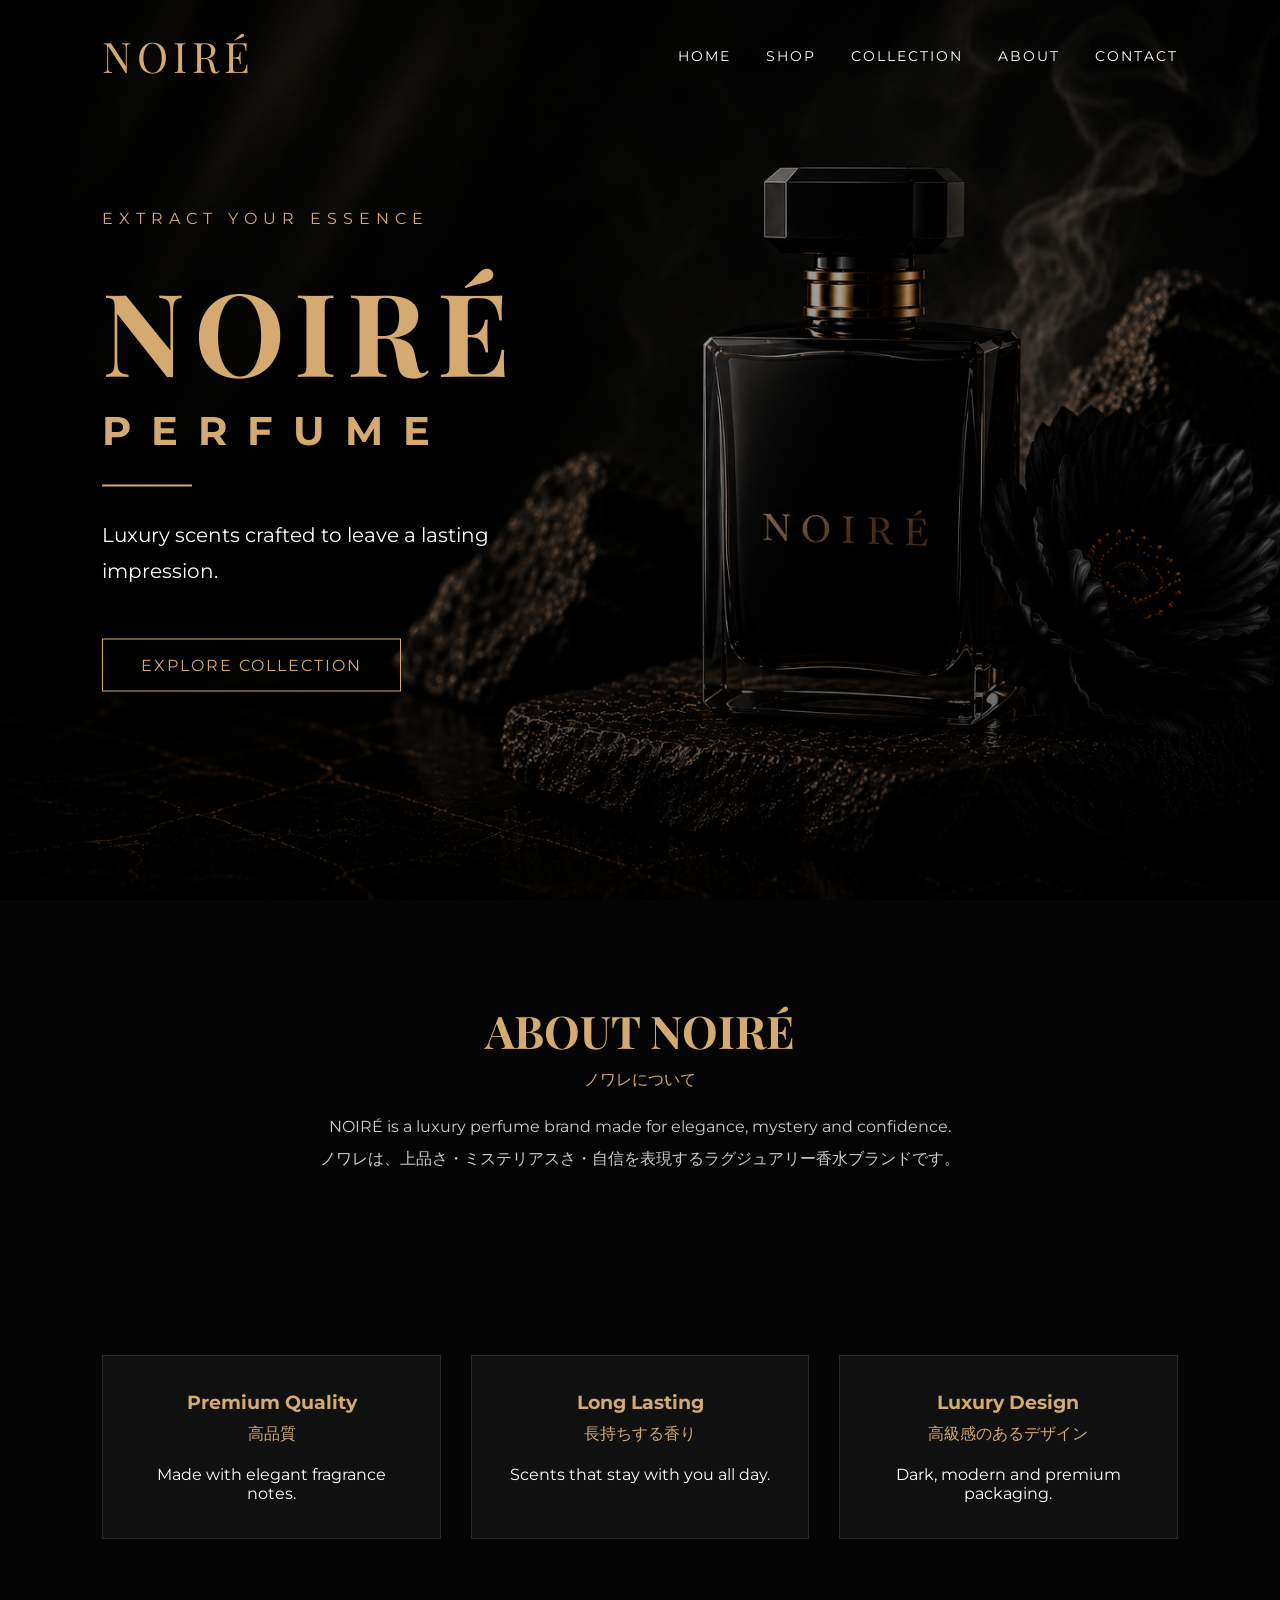
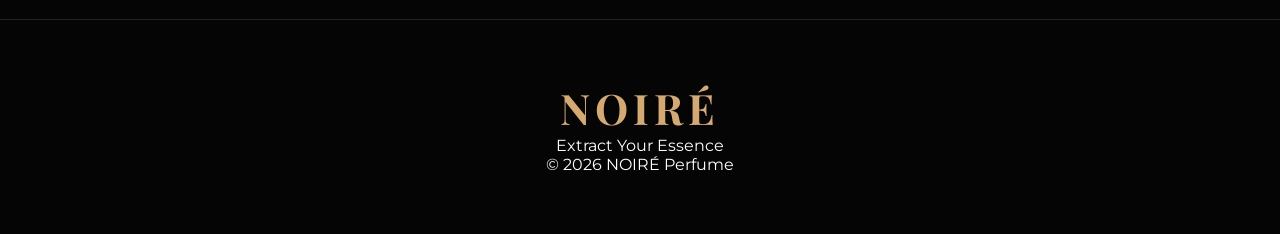
==== index.html @ 2406924c "Add files via upload" ====
<!DOCTYPE html>
<html lang="en">
<head>
  <meta charset="UTF-8">
  <meta name="viewport" content="width=device-width, initial-scale=1.0">
  <title>NOIRÉ | Home</title>
  <link rel="stylesheet" href="style.css">
</head>
<body>

<header>
  <a href="index.html" class="logo">NOIRÉ</a>
  <nav>
    <a href="index.html">HOME</a>
    <a href="shop.html">SHOP</a>
    <a href="shop.html#collection">COLLECTION</a>
    <a href="index.html#about">ABOUT</a>
    <a href="index.html#contact">CONTACT</a>
  </nav>
</header>

<section class="hero">
  <div class="hero-text">
    <p>EXTRACT YOUR ESSENCE</p>
    <h1>NOIRÉ</h1>
    <h2>PERFUME</h2>
    <span></span>
    <p class="desc">Luxury scents crafted to leave a lasting impression.</p>
    <a href="shop.html" class="btn">EXPLORE COLLECTION</a>
  </div>
</section>

<section id="about" class="about">
  <h2>ABOUT NOIRÉ</h2>
  <h4>ノワレについて</h4>
  <p>
    NOIRÉ is a luxury perfume brand made for elegance, mystery and confidence.<br>
    ノワレは、上品さ・ミステリアスさ・自信を表現するラグジュアリー香水ブランドです。
  </p>
</section>

<section class="features">
  <div>
    <h3>Premium Quality</h3>
    <h4>高品質</h4>
    <p>Made with elegant fragrance notes.</p>
  </div>

  <div>
    <h3>Long Lasting</h3>
    <h4>長持ちする香り</h4>
    <p>Scents that stay with you all day.</p>
  </div>

  <div>
    <h3>Luxury Design</h3>
    <h4>高級感のあるデザイン</h4>
    <p>Dark, modern and premium packaging.</p>
  </div>
</section>

<footer id="contact">
  <h2>NOIRÉ</h2>
  <p>Extract Your Essence</p>
  <p>© 2026 NOIRÉ Perfume</p>
</footer>

</body>
</html>
---- style.css ----
@import url('https://fonts.googleapis.com/css2?family=Montserrat:wght@300;400;500&family=Playfair+Display:wght@600;700&display=swap');

*{
  margin:0;
  padding:0;
  box-sizing:border-box;
}

body{
  background:#050505;
  color:white;
  font-family:'Montserrat', sans-serif;
}

header{
  width:100%;
  padding:28px 8%;
  display:flex;
  justify-content:space-between;
  align-items:center;
  position:absolute;
  top:0;
  left:0;
  z-index:10;
}

.logo{
  color:#d4aa70;
  font-size:42px;
  letter-spacing:5px;
  text-decoration:none;
  font-family:'Playfair Display', serif;
}

nav{
  display:flex;
  gap:35px;
}

nav a{
  color:white;
  text-decoration:none;
  font-size:14px;
  letter-spacing:2px;
}

nav a:hover{
  color:#d4aa70;
}

.hero{
  height:100vh;
  background:
    linear-gradient(rgba(0,0,0,.25), rgba(0,0,0,.65)),
    url("/img/hero.png");
  background-size:cover;
  background-position:center;
  position:relative;
}

.hero-text{
  position:absolute;
  top:50%;
  left:8%;
  transform:translateY(-50%);
}

.hero-text p{
  color:#d4aa70;
  letter-spacing:6px;
  margin-bottom:25px;
}

.hero-text h1{
  font-size:115px;
  color:#d4aa70;
  font-family:'Playfair Display', serif;
  letter-spacing:10px;
}

.hero-text h2{
  font-size:40px;
  color:#d4aa70;
  letter-spacing:20px;
  margin-bottom:30px;
}

.hero-text span{
  display:block;
  width:90px;
  height:2px;
  background:#d4aa70;
  margin-bottom:30px;
}

.hero-text .desc{
  color:white;
  letter-spacing:0;
  font-size:20px;
  line-height:1.8;
  max-width:420px;
}

.btn,
.card-btn{
  display:inline-block;
  margin-top:25px;
  padding:16px 38px;
  border:1px solid #d4aa70;
  color:#d4aa70;
  background:transparent;
  text-decoration:none;
  letter-spacing:2px;
  transition:.3s;
}

.btn:hover,
.card-btn:hover,
button:hover{
  background:#d4aa70;
  color:black;
}

.about{
  padding:100px 8%;
  text-align:center;
}

.about h2,
.shop-hero h1{
  color:#d4aa70;
  font-size:45px;
  font-family:'Playfair Display', serif;
}

h4{
  color:#d4aa70;
  margin:10px 0 20px;
  font-weight:400;
}

.about p{
  max-width:850px;
  margin:auto;
  color:#ccc;
  line-height:2;
}

.features{
  padding:80px 8%;
  display:grid;
  grid-template-columns:repeat(3,1fr);
  gap:30px;
}

.features div{
  padding:35px;
  background:#101010;
  border:1px solid #2a2a2a;
  text-align:center;
}

.features h3{
  color:#d4aa70;
}

.shop-hero{
  height:55vh;
  background:
    linear-gradient(rgba(0,0,0,.65), rgba(0,0,0,.8)),
    url("/img/hero.png");
  background-size:cover;
  background-position:center;
  display:flex;
  flex-direction:column;
  justify-content:center;
  align-items:center;
  text-align:center;
}

.products{
  padding:90px 8%;
}

.product-grid{
  display:grid;
  grid-template-columns:repeat(3,1fr);
  gap:30px;
}

.product-card{
  background:#101010;
  border:1px solid #292929;
  padding:20px;
  transition:.3s;
}

.product-card:hover{
  transform:translateY(-10px);
  border-color:#d4aa70;
}

.product-card img{
  width:100%;
  height:320px;
  object-fit:cover;
  margin-bottom:20px;
}

.product-card h3{
  color:#d4aa70;
  font-size:25px;
}

.product-card p{
  color:#bbb;
  margin-bottom:10px;
}

.jp{
  color:#c9b28a !important;
  font-size:14px;
}

.product-card h5{
  font-size:20px;
  margin-top:15px;
}

.detail-page{
  min-height:100vh;
  padding:140px 8% 80px;
  display:grid;
  grid-template-columns:1fr 1fr;
  gap:60px;
  align-items:center;
}

.detail-img img{
  width:100%;
  border:1px solid #333;
}

.detail-text h1{
  color:#d4aa70;
  font-size:60px;
  font-family:'Playfair Display', serif;
}

.detail-text h2{
  color:white;
  font-size:35px;
  margin:30px 0;
}

.detail-text p{
  color:#ccc;
  line-height:1.8;
}

.detail-text ul{
  margin:30px 0;
  line-height:2;
  color:#ccc;
}

button{
  padding:16px 38px;
  border:1px solid #d4aa70;
  background:transparent;
  color:#d4aa70;
  cursor:pointer;
  letter-spacing:2px;
}

footer{
  padding:60px 8%;
  text-align:center;
  border-top:1px solid #222;
}

footer h2{
  color:#d4aa70;
  font-size:42px;
  letter-spacing:5px;
  font-family:'Playfair Display', serif;
}

@media(max-width:900px){
  header{
    flex-direction:column;
    gap:18px;
  }

  nav{
    flex-wrap:wrap;
    justify-content:center;
    gap:18px;
  }

  .hero-text h1{
    font-size:65px;
  }

  .hero-text h2{
    font-size:28px;
    letter-spacing:12px;
  }

  .features,
  .product-grid,
  .detail-page{
    grid-template-columns:1fr;
  }

  .detail-text h1{
    font-size:45px;
  }
}
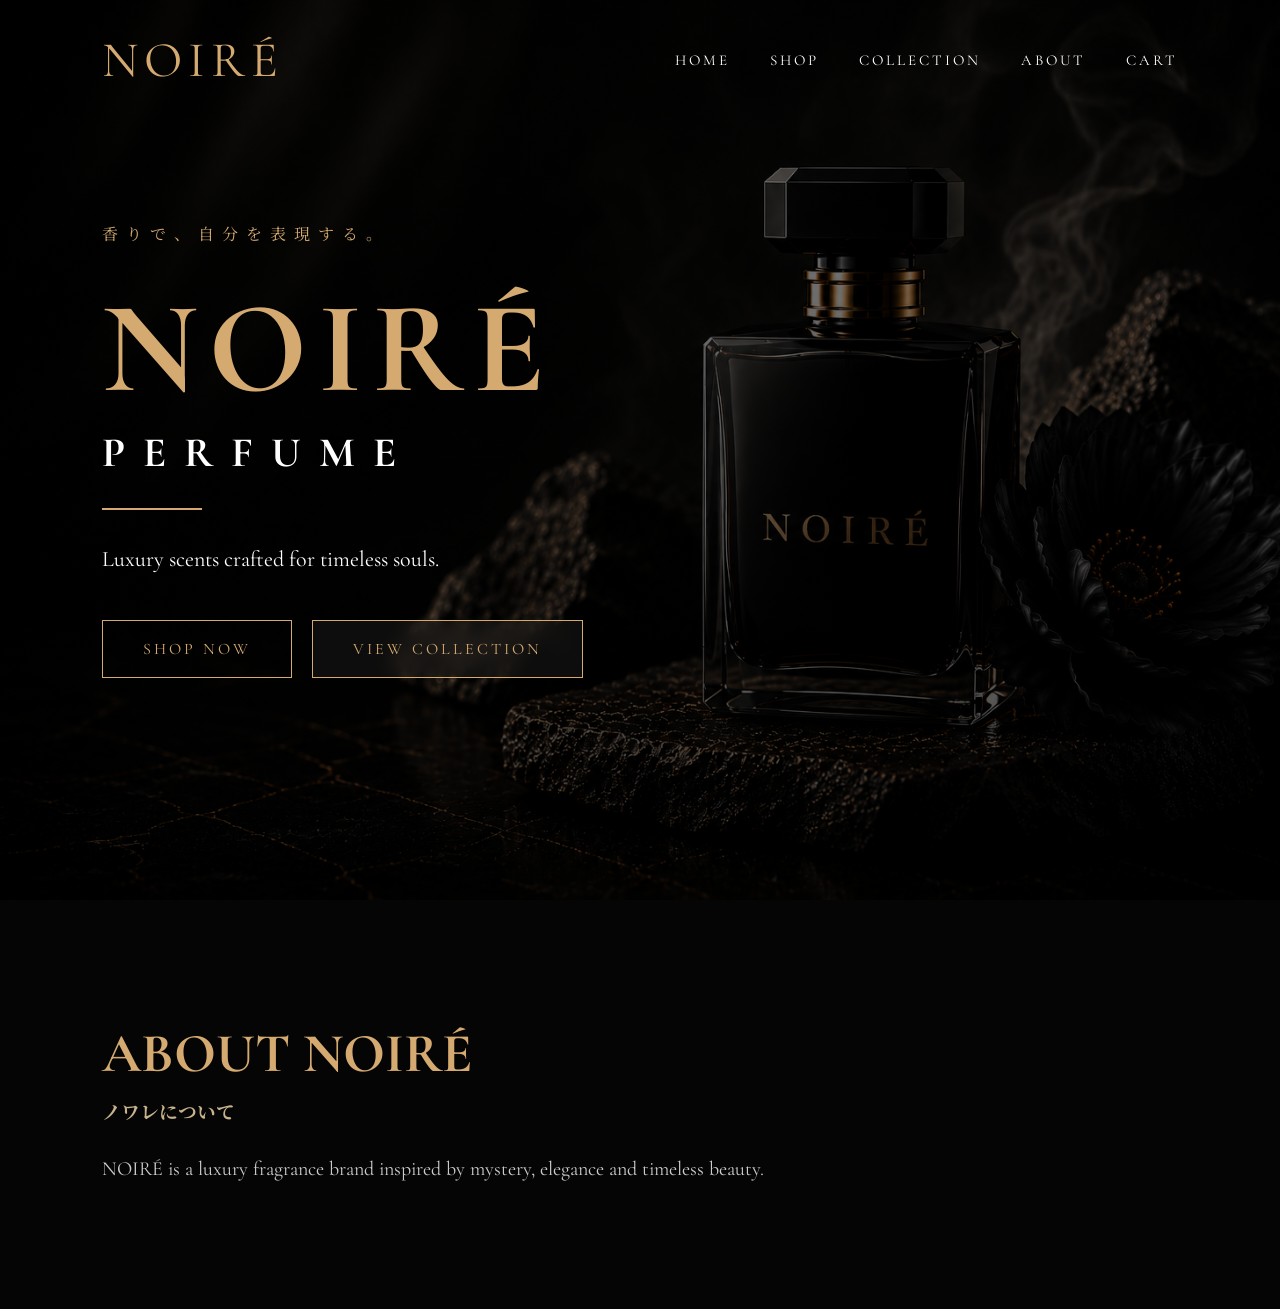
==== commit cc78ad21: "Fix GitHub Pages image paths and update page assets" ====
--- a/index.html
+++ b/index.html
@@ -1,69 +1,104 @@
 <!DOCTYPE html>
 <html lang="en">
 <head>
+
   <meta charset="UTF-8">
   <meta name="viewport" content="width=device-width, initial-scale=1.0">
-  <title>NOIRÉ | Home</title>
+
+  <title>NOIRÉ</title>
+
   <link rel="stylesheet" href="style.css">
+
+  <!-- JAPANESE FONT -->
+  <link rel="preconnect" href="https://fonts.googleapis.com">
+  <link rel="preconnect" href="https://fonts.gstatic.com" crossorigin>
+
+  <link href="https://fonts.googleapis.com/css2?family=Cormorant+Garamond:wght@500;600;700&family=Noto+Serif+JP:wght@300;400;500&display=swap" rel="stylesheet">
+
 </head>
+
 <body>
 
-<header>
-  <a href="index.html" class="logo">NOIRÉ</a>
-  <nav>
-    <a href="index.html">HOME</a>
-    <a href="shop.html">SHOP</a>
-    <a href="shop.html#collection">COLLECTION</a>
-    <a href="index.html#about">ABOUT</a>
-    <a href="index.html#contact">CONTACT</a>
-  </nav>
-</header>
+  <div class="loader"></div>
 
-<section class="hero">
-  <div class="hero-text">
-    <p>EXTRACT YOUR ESSENCE</p>
-    <h1>NOIRÉ</h1>
-    <h2>PERFUME</h2>
-    <span></span>
-    <p class="desc">Luxury scents crafted to leave a lasting impression.</p>
-    <a href="shop.html" class="btn">EXPLORE COLLECTION</a>
-  </div>
-</section>
+  <header>
 
-<section id="about" class="about">
-  <h2>ABOUT NOIRÉ</h2>
-  <h4>ノワレについて</h4>
-  <p>
-    NOIRÉ is a luxury perfume brand made for elegance, mystery and confidence.<br>
-    ノワレは、上品さ・ミステリアスさ・自信を表現するラグジュアリー香水ブランドです。
-  </p>
-</section>
+    <a href="index.html" class="logo">NOIRÉ</a>
 
-<section class="features">
-  <div>
-    <h3>Premium Quality</h3>
-    <h4>高品質</h4>
-    <p>Made with elegant fragrance notes.</p>
-  </div>
+    <nav>
 
-  <div>
-    <h3>Long Lasting</h3>
-    <h4>長持ちする香り</h4>
-    <p>Scents that stay with you all day.</p>
-  </div>
+      <a href="index.html">HOME</a>
+      <a href="shop.html">SHOP</a>
+      <a href="collection.html">COLLECTION</a>
+      <a href="#about">ABOUT</a>
+      <a href="cart.html">CART</a>
 
-  <div>
-    <h3>Luxury Design</h3>
-    <h4>高級感のあるデザイン</h4>
-    <p>Dark, modern and premium packaging.</p>
-  </div>
-</section>
+    </nav>
 
-<footer id="contact">
-  <h2>NOIRÉ</h2>
-  <p>Extract Your Essence</p>
-  <p>© 2026 NOIRÉ Perfume</p>
-</footer>
+  </header>
+
+  <section class="hero">
+
+    <div class="overlay"></div>
+
+    <div class="hero-content">
+
+      <p class="small">
+        香りで、自分を表現する。
+      </p>
+
+      <h1>
+        NOIRÉ
+      </h1>
+
+      <h2>
+        PERFUME
+      </h2>
+
+      <div class="line"></div>
+
+      <p class="description">
+
+        Luxury scents crafted for timeless souls.
+
+      </p>
+
+      <div class="buttons">
+
+        <a href="shop.html" class="btn">
+          SHOP NOW
+        </a>
+
+        <a href="collection.html" class="btn glass">
+          VIEW COLLECTION
+        </a>
+
+      </div>
+
+    </div>
+
+  </section>
+
+  <section id="about" class="about">
+
+    <div class="about-box">
+
+      <h2>ABOUT NOIRÉ</h2>
+
+      <h3>
+        ノワレについて
+      </h3>
+
+      <p>
+        NOIRÉ is a luxury fragrance brand inspired by mystery,
+        elegance and timeless beauty.
+      </p>
+
+    </div>
+
+  </section>
+
+  <script src="script.js"></script>
 
 </body>
 </html>
--- a/style.css
+++ b/style.css
@@ -1,319 +1,394 @@
-@import url('https://fonts.googleapis.com/css2?family=Montserrat:wght@300;400;500&family=Playfair+Display:wght@600;700&display=swap');
-
 *{
-  margin:0;
-  padding:0;
-  box-sizing:border-box;
+    margin:0;
+    padding:0;
+    box-sizing:border-box;
 }
 
 body{
-  background:#050505;
-  color:white;
-  font-family:'Montserrat', sans-serif;
-}
+    background:#050505;
+    color:white;
+    overflow-x:hidden;
+    font-family:'Cormorant Garamond',serif;
+}
+
+/* LOADER */
+
+.loader{
+    position:fixed;
+    width:100%;
+    height:100vh;
+    background:black;
+    z-index:9999;
+    animation:fadeOut 2s forwards;
+}
+
+@keyframes fadeOut{
+
+    0%{
+        opacity:1;
+    }
+
+    100%{
+        opacity:0;
+        visibility:hidden;
+    }
+
+}
+
+/* HEADER */
 
 header{
-  width:100%;
-  padding:28px 8%;
-  display:flex;
-  justify-content:space-between;
-  align-items:center;
-  position:absolute;
-  top:0;
-  left:0;
-  z-index:10;
+    width:100%;
+    padding:30px 8%;
+    display:flex;
+    justify-content:space-between;
+    align-items:center;
+    position:absolute;
+    z-index:100;
 }
 
 .logo{
-  color:#d4aa70;
-  font-size:42px;
-  letter-spacing:5px;
-  text-decoration:none;
-  font-family:'Playfair Display', serif;
+    color:#d4aa70;
+    text-decoration:none;
+    font-size:50px;
+    letter-spacing:6px;
 }
 
 nav{
-  display:flex;
-  gap:35px;
+    display:flex;
+    gap:40px;
 }
 
 nav a{
-  color:white;
-  text-decoration:none;
-  font-size:14px;
-  letter-spacing:2px;
+    color:white;
+    text-decoration:none;
+    font-size:15px;
+    letter-spacing:3px;
+    transition:0.3s;
 }
 
 nav a:hover{
-  color:#d4aa70;
-}
+    color:#d4aa70;
+}
+
+/* HERO */
 
 .hero{
-  height:100vh;
-  background:
-    linear-gradient(rgba(0,0,0,.25), rgba(0,0,0,.65)),
-    url("/img/hero.png");
-  background-size:cover;
-  background-position:center;
-  position:relative;
-}
-
-.hero-text{
-  position:absolute;
-  top:50%;
-  left:8%;
-  transform:translateY(-50%);
-}
-
-.hero-text p{
-  color:#d4aa70;
-  letter-spacing:6px;
-  margin-bottom:25px;
-}
-
-.hero-text h1{
-  font-size:115px;
-  color:#d4aa70;
-  font-family:'Playfair Display', serif;
-  letter-spacing:10px;
-}
-
-.hero-text h2{
-  font-size:40px;
-  color:#d4aa70;
-  letter-spacing:20px;
-  margin-bottom:30px;
-}
-
-.hero-text span{
-  display:block;
-  width:90px;
-  height:2px;
-  background:#d4aa70;
-  margin-bottom:30px;
-}
-
-.hero-text .desc{
-  color:white;
-  letter-spacing:0;
-  font-size:20px;
-  line-height:1.8;
-  max-width:420px;
-}
-
-.btn,
-.card-btn{
-  display:inline-block;
-  margin-top:25px;
-  padding:16px 38px;
-  border:1px solid #d4aa70;
-  color:#d4aa70;
-  background:transparent;
-  text-decoration:none;
-  letter-spacing:2px;
-  transition:.3s;
-}
-
-.btn:hover,
-.card-btn:hover,
-button:hover{
-  background:#d4aa70;
-  color:black;
-}
+    width:100%;
+    height:100vh;
+
+    background:
+    linear-gradient(rgba(0,0,0,0.5),
+    rgba(0,0,0,0.7)),
+    url("hero.png");
+
+    background-size:cover;
+    background-position:center;
+
+    display:flex;
+    align-items:center;
+
+    padding-left:8%;
+}
+
+.hero-content{
+    animation:slideUp 1.5s ease;
+}
+
+@keyframes slideUp{
+
+    from{
+        transform:translateY(100px);
+        opacity:0;
+    }
+
+    to{
+        transform:translateY(0);
+        opacity:1;
+    }
+
+}
+
+.small{
+    color:#d4aa70;
+    letter-spacing:8px;
+    margin-bottom:25px;
+    font-family:'Noto Serif JP',serif;
+}
+
+.hero-content h1{
+    font-size:130px;
+    color:#d4aa70;
+    letter-spacing:10px;
+}
+
+.hero-content h2{
+    font-size:42px;
+    letter-spacing:18px;
+    margin-bottom:30px;
+}
+
+.line{
+    width:100px;
+    height:2px;
+    background:#d4aa70;
+    margin-bottom:30px;
+}
+
+.description{
+    font-size:22px;
+    width:500px;
+    line-height:1.8;
+    margin-bottom:40px;
+}
+
+.buttons{
+    display:flex;
+    gap:20px;
+}
+
+.btn{
+    padding:18px 40px;
+    border:1px solid #d4aa70;
+    color:#d4aa70;
+    text-decoration:none;
+    letter-spacing:3px;
+    transition:0.4s;
+}
+
+.btn:hover{
+    background:#d4aa70;
+    color:black;
+}
+
+.glass{
+    backdrop-filter:blur(10px);
+    background:rgba(255,255,255,0.05);
+}
+
+/* ABOUT */
 
 .about{
-  padding:100px 8%;
-  text-align:center;
-}
-
-.about h2,
-.shop-hero h1{
-  color:#d4aa70;
-  font-size:45px;
-  font-family:'Playfair Display', serif;
-}
-
-h4{
-  color:#d4aa70;
-  margin:10px 0 20px;
-  font-weight:400;
+    padding:120px 8%;
+}
+
+.about-box{
+    max-width:700px;
+}
+
+.about h2{
+    color:#d4aa70;
+    font-size:55px;
+    margin-bottom:10px;
+}
+
+.about h3{
+    font-family:'Noto Serif JP',serif;
+    color:#c8b38d;
+    margin-bottom:25px;
 }
 
 .about p{
-  max-width:850px;
-  margin:auto;
-  color:#ccc;
-  line-height:2;
-}
-
-.features{
-  padding:80px 8%;
-  display:grid;
-  grid-template-columns:repeat(3,1fr);
-  gap:30px;
-}
-
-.features div{
-  padding:35px;
-  background:#101010;
-  border:1px solid #2a2a2a;
-  text-align:center;
-}
-
-.features h3{
-  color:#d4aa70;
-}
-
-.shop-hero{
-  height:55vh;
-  background:
-    linear-gradient(rgba(0,0,0,.65), rgba(0,0,0,.8)),
-    url("/img/hero.png");
-  background-size:cover;
-  background-position:center;
-  display:flex;
-  flex-direction:column;
-  justify-content:center;
-  align-items:center;
-  text-align:center;
-}
+    color:#ccc;
+    line-height:2;
+    font-size:20px;
+}
+
+/* PAGE HERO */
+
+.page-hero{
+    height:50vh;
+    display:flex;
+    flex-direction:column;
+    justify-content:center;
+    align-items:center;
+    text-align:center;
+
+    background:
+    linear-gradient(rgba(0,0,0,0.6),
+    rgba(0,0,0,0.7)),
+    url("hero.png");
+
+    background-size:cover;
+}
+
+.page-hero h1{
+    font-size:90px;
+    color:#d4aa70;
+}
+
+.page-hero p{
+    font-family:'Noto Serif JP',serif;
+    color:#d4aa70;
+}
+
+/* PRODUCTS */
 
 .products{
-  padding:90px 8%;
-}
-
-.product-grid{
-  display:grid;
-  grid-template-columns:repeat(3,1fr);
-  gap:30px;
+    padding:100px 8%;
+
+    display:grid;
+    grid-template-columns:repeat(3,1fr);
+    gap:30px;
 }
 
 .product-card{
-  background:#101010;
-  border:1px solid #292929;
-  padding:20px;
-  transition:.3s;
+    background:#111;
+    padding:20px;
+    border:1px solid #222;
+    transition:0.4s;
 }
 
 .product-card:hover{
-  transform:translateY(-10px);
-  border-color:#d4aa70;
+    transform:translateY(-10px);
+    border-color:#d4aa70;
 }
 
 .product-card img{
-  width:100%;
-  height:320px;
-  object-fit:cover;
-  margin-bottom:20px;
+    width:100%;
+    height:350px;
+    object-fit:cover;
+}
+
+.product-card h2{
+    color:#d4aa70;
+    margin-top:20px;
+}
+
+.product-card p{
+    color:#bbb;
+    margin:15px 0;
 }
 
 .product-card h3{
-  color:#d4aa70;
-  font-size:25px;
-}
-
-.product-card p{
-  color:#bbb;
-  margin-bottom:10px;
-}
-
-.jp{
-  color:#c9b28a !important;
-  font-size:14px;
-}
-
-.product-card h5{
-  font-size:20px;
-  margin-top:15px;
-}
-
-.detail-page{
-  min-height:100vh;
-  padding:140px 8% 80px;
-  display:grid;
-  grid-template-columns:1fr 1fr;
-  gap:60px;
-  align-items:center;
-}
-
-.detail-img img{
-  width:100%;
-  border:1px solid #333;
-}
-
-.detail-text h1{
-  color:#d4aa70;
-  font-size:60px;
-  font-family:'Playfair Display', serif;
-}
-
-.detail-text h2{
-  color:white;
-  font-size:35px;
-  margin:30px 0;
-}
-
-.detail-text p{
-  color:#ccc;
-  line-height:1.8;
-}
-
-.detail-text ul{
-  margin:30px 0;
-  line-height:2;
-  color:#ccc;
-}
-
-button{
-  padding:16px 38px;
-  border:1px solid #d4aa70;
-  background:transparent;
-  color:#d4aa70;
-  cursor:pointer;
-  letter-spacing:2px;
-}
-
-footer{
-  padding:60px 8%;
-  text-align:center;
-  border-top:1px solid #222;
-}
-
-footer h2{
-  color:#d4aa70;
-  font-size:42px;
-  letter-spacing:5px;
-  font-family:'Playfair Display', serif;
-}
+    margin-bottom:20px;
+}
+
+.card-buttons{
+    display:flex;
+    gap:15px;
+}
+
+.card-buttons a,
+.card-buttons button{
+    flex:1;
+    text-align:center;
+    padding:14px;
+    background:transparent;
+    border:1px solid #d4aa70;
+    color:#d4aa70;
+    text-decoration:none;
+    cursor:pointer;
+    transition:0.3s;
+}
+
+.card-buttons a:hover,
+.card-buttons button:hover{
+    background:#d4aa70;
+    color:black;
+}
+
+/* COLLECTION */
+
+.collection-grid{
+    padding:100px 8%;
+
+    display:grid;
+    grid-template-columns:repeat(3,1fr);
+    gap:30px;
+}
+
+.collection-box{
+    position:relative;
+    overflow:hidden;
+}
+
+.collection-box img{
+    width:100%;
+    height:500px;
+    object-fit:cover;
+    transition:0.5s;
+}
+
+.collection-box:hover img{
+    transform:scale(1.1);
+}
+
+.collection-box h2{
+    position:absolute;
+    bottom:30px;
+    left:30px;
+    color:white;
+    font-size:40px;
+}
+
+/* CART */
+
+.cart-page{
+    padding:180px 8%;
+}
+
+.cart-page h1{
+    color:#d4aa70;
+    font-size:80px;
+}
+
+.cart-page p{
+    font-family:'Noto Serif JP',serif;
+    margin-bottom:40px;
+}
+
+.cart-box{
+    display:flex;
+    gap:30px;
+    align-items:center;
+
+    background:#111;
+    padding:25px;
+}
+
+.cart-box img{
+    width:200px;
+}
+
+.checkout{
+    margin-top:40px;
+    padding:18px 50px;
+    border:none;
+    background:#d4aa70;
+    color:black;
+    cursor:pointer;
+    letter-spacing:3px;
+}
+
+/* MOBILE */
 
 @media(max-width:900px){
-  header{
-    flex-direction:column;
-    gap:18px;
-  }
-
-  nav{
-    flex-wrap:wrap;
-    justify-content:center;
-    gap:18px;
-  }
-
-  .hero-text h1{
-    font-size:65px;
-  }
-
-  .hero-text h2{
-    font-size:28px;
-    letter-spacing:12px;
-  }
-
-  .features,
-  .product-grid,
-  .detail-page{
-    grid-template-columns:1fr;
-  }
-
-  .detail-text h1{
-    font-size:45px;
-  }
+
+    nav{
+        display:none;
+    }
+
+    .hero-content h1{
+        font-size:70px;
+    }
+
+    .hero-content h2{
+        font-size:28px;
+    }
+
+    .description{
+        width:100%;
+        font-size:18px;
+    }
+
+    .products,
+    .collection-grid{
+        grid-template-columns:1fr;
+    }
+
+    .cart-box{
+        flex-direction:column;
+    }
+
 }
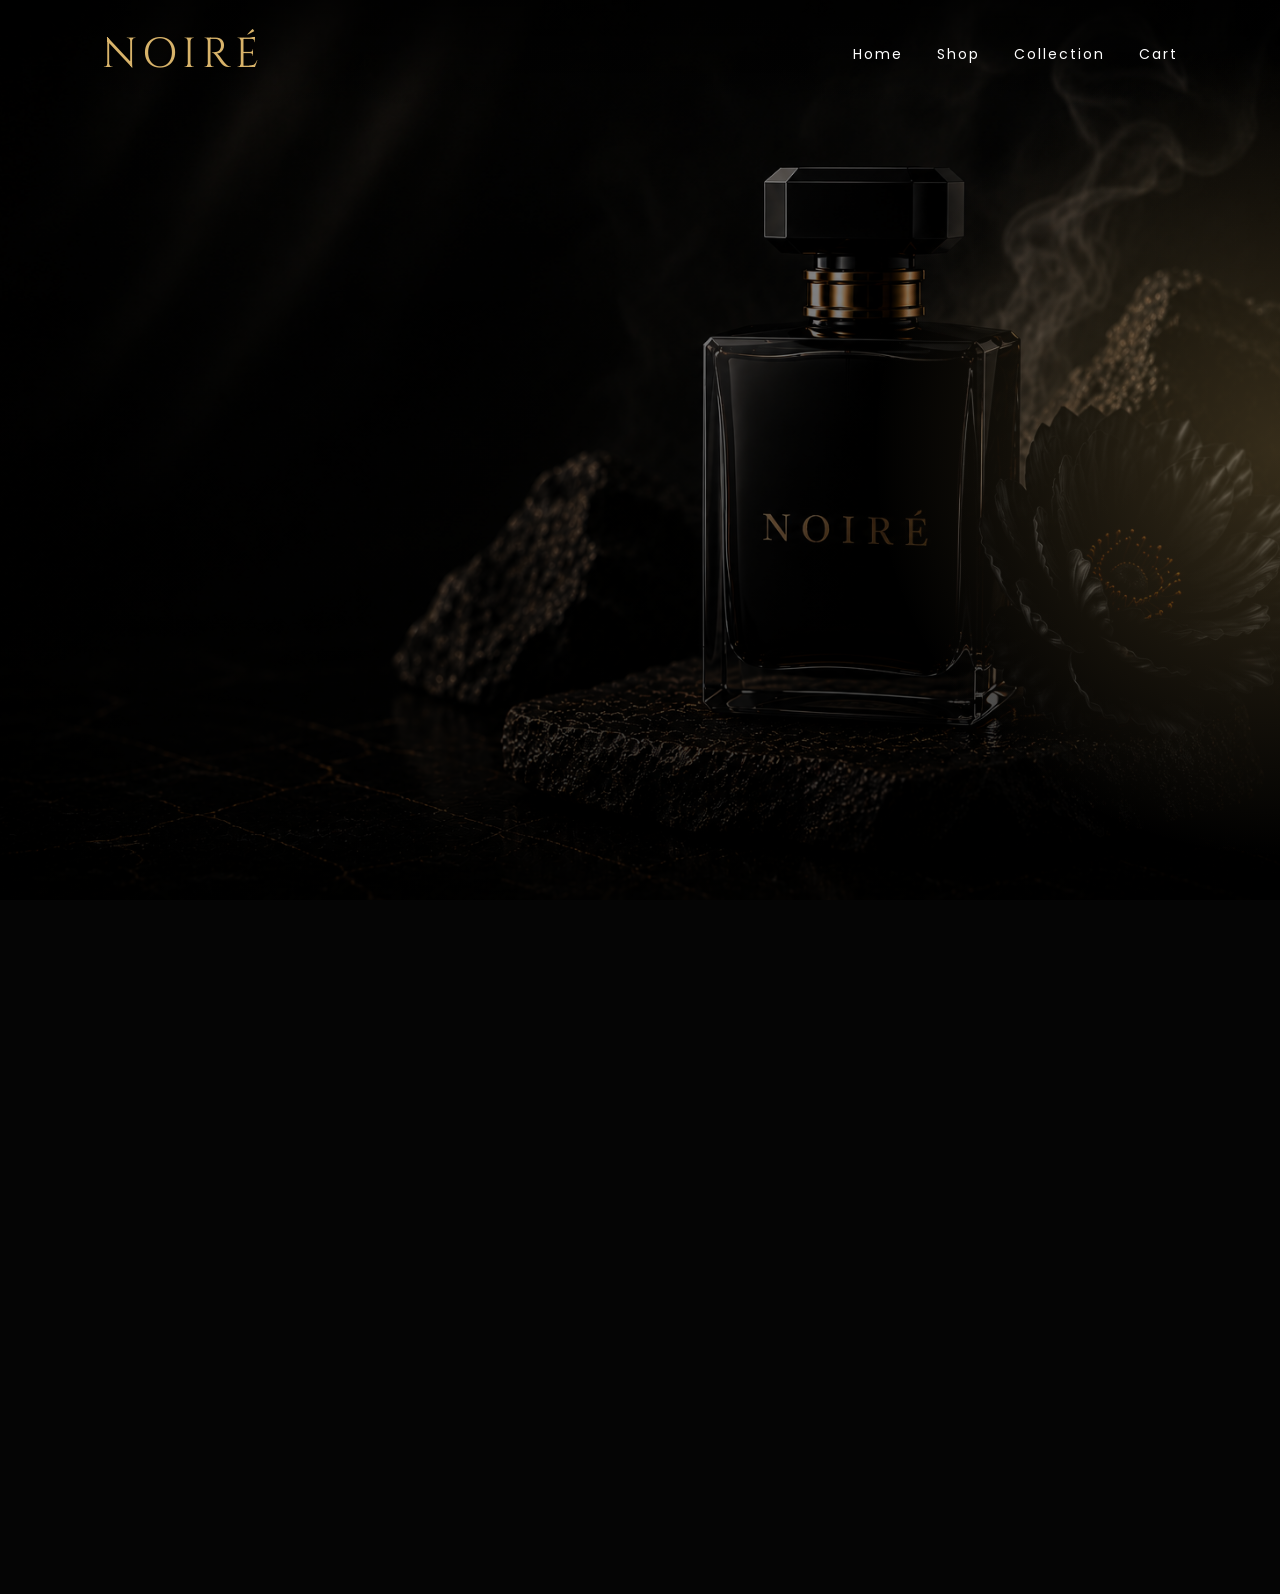
==== commit 2cd44e84: "Fix GitHub Pages image paths and upload final fixes" ====
--- a/index.html
+++ b/index.html
@@ -1,104 +1,60 @@
 <!DOCTYPE html>
 <html lang="en">
 <head>
-
   <meta charset="UTF-8">
   <meta name="viewport" content="width=device-width, initial-scale=1.0">
-
-  <title>NOIRÉ</title>
-
+  <title>NOIRÉ | Luxury Perfume</title>
   <link rel="stylesheet" href="style.css">
-
-  <!-- JAPANESE FONT -->
-  <link rel="preconnect" href="https://fonts.googleapis.com">
-  <link rel="preconnect" href="https://fonts.gstatic.com" crossorigin>
-
-  <link href="https://fonts.googleapis.com/css2?family=Cormorant+Garamond:wght@500;600;700&family=Noto+Serif+JP:wght@300;400;500&display=swap" rel="stylesheet">
-
 </head>
-
 <body>
 
-  <div class="loader"></div>
+<header class="navbar">
+  <a href="index.html" class="logo">NOIRÉ</a>
+  <nav>
+    <a href="index.html">Home</a>
+    <a href="shop.html">Shop</a>
+    <a href="collection.html">Collection</a>
+    <a href="cart.html">Cart</a>
+  </nav>
+</header>
 
-  <header>
+<section class="home-hero">
+  <div class="hero-text reveal">
+    <p class="jp">香りで、自分を表現する。</p>
+    <h1>NOIRÉ</h1>
+    <h2>Extract Your Essence</h2>
+    <p>Luxury perfumes crafted for mystery, elegance and confidence.</p>
+    <div class="hero-buttons">
+      <a href="shop.html" class="btn">Shop Now</a>
+      <a href="collection.html" class="btn outline">View Collection</a>
+    </div>
+  </div>
+</section>
 
-    <a href="index.html" class="logo">NOIRÉ</a>
+<section class="about reveal">
+  <h2>About NOIRÉ</h2>
+  <p class="jp">ノワレについて</p>
+  <p>
+    NOIRÉ is a modern luxury perfume brand inspired by dark elegance,
+    premium design and unforgettable scents.
+  </p>
+</section>
 
-    <nav>
+<section class="highlight">
+  <div class="highlight-card reveal">
+    <h3>Premium Scent</h3>
+    <p>上品で長く続く香り</p>
+  </div>
+  <div class="highlight-card reveal">
+    <h3>Luxury Design</h3>
+    <p>高級感のあるボトルデザイン</p>
+  </div>
+  <div class="highlight-card reveal">
+    <h3>Modern Style</h3>
+    <p>大人っぽいミステリアスな雰囲気</p>
+  </div>
+</section>
 
-      <a href="index.html">HOME</a>
-      <a href="shop.html">SHOP</a>
-      <a href="collection.html">COLLECTION</a>
-      <a href="#about">ABOUT</a>
-      <a href="cart.html">CART</a>
-
-    </nav>
-
-  </header>
-
-  <section class="hero">
-
-    <div class="overlay"></div>
-
-    <div class="hero-content">
-
-      <p class="small">
-        香りで、自分を表現する。
-      </p>
-
-      <h1>
-        NOIRÉ
-      </h1>
-
-      <h2>
-        PERFUME
-      </h2>
-
-      <div class="line"></div>
-
-      <p class="description">
-
-        Luxury scents crafted for timeless souls.
-
-      </p>
-
-      <div class="buttons">
-
-        <a href="shop.html" class="btn">
-          SHOP NOW
-        </a>
-
-        <a href="collection.html" class="btn glass">
-          VIEW COLLECTION
-        </a>
-
-      </div>
-
-    </div>
-
-  </section>
-
-  <section id="about" class="about">
-
-    <div class="about-box">
-
-      <h2>ABOUT NOIRÉ</h2>
-
-      <h3>
-        ノワレについて
-      </h3>
-
-      <p>
-        NOIRÉ is a luxury fragrance brand inspired by mystery,
-        elegance and timeless beauty.
-      </p>
-
-    </div>
-
-  </section>
-
-  <script src="script.js"></script>
-
+<script src="script.js"></script>
 </body>
 </html>
--- a/style.css
+++ b/style.css
@@ -1,394 +1,435 @@
+@import url('https://fonts.googleapis.com/css2?family=Cinzel:wght@500;600;700&family=Noto+Serif+JP:wght@300;400;500&family=Poppins:wght@300;400;500;600&display=swap');
+
 *{
-    margin:0;
-    padding:0;
-    box-sizing:border-box;
+  margin:0;
+  padding:0;
+  box-sizing:border-box;
 }
 
 body{
-    background:#050505;
-    color:white;
-    overflow-x:hidden;
-    font-family:'Cormorant Garamond',serif;
-}
-
-/* LOADER */
-
-.loader{
-    position:fixed;
-    width:100%;
-    height:100vh;
-    background:black;
-    z-index:9999;
-    animation:fadeOut 2s forwards;
-}
-
-@keyframes fadeOut{
-
-    0%{
-        opacity:1;
-    }
-
-    100%{
-        opacity:0;
-        visibility:hidden;
-    }
-
-}
-
-/* HEADER */
-
-header{
-    width:100%;
-    padding:30px 8%;
-    display:flex;
-    justify-content:space-between;
-    align-items:center;
-    position:absolute;
-    z-index:100;
+  background:#050505;
+  color:white;
+  font-family:'Poppins', sans-serif;
+}
+
+.navbar{
+  width:100%;
+  padding:26px 8%;
+  display:flex;
+  justify-content:space-between;
+  align-items:center;
+  position:absolute;
+  top:0;
+  left:0;
+  z-index:10;
+  background:linear-gradient(to bottom,rgba(0,0,0,.75),transparent);
 }
 
 .logo{
-    color:#d4aa70;
-    text-decoration:none;
-    font-size:50px;
-    letter-spacing:6px;
+  font-family:'Cinzel', serif;
+  color:#d8b36a;
+  text-decoration:none;
+  font-size:42px;
+  letter-spacing:6px;
 }
 
 nav{
-    display:flex;
-    gap:40px;
+  display:flex;
+  gap:34px;
 }
 
 nav a{
-    color:white;
-    text-decoration:none;
-    font-size:15px;
-    letter-spacing:3px;
-    transition:0.3s;
-}
-
-nav a:hover{
-    color:#d4aa70;
-}
-
-/* HERO */
-
-.hero{
-    width:100%;
-    height:100vh;
-
-    background:
-    linear-gradient(rgba(0,0,0,0.5),
-    rgba(0,0,0,0.7)),
+  color:white;
+  text-decoration:none;
+  font-size:14px;
+  letter-spacing:2px;
+  position:relative;
+}
+
+nav a::after{
+  content:"";
+  width:0;
+  height:1px;
+  background:#d8b36a;
+  position:absolute;
+  left:0;
+  bottom:-8px;
+  transition:.3s;
+}
+
+nav a:hover::after{
+  width:100%;
+}
+
+.jp{
+  font-family:'Noto Serif JP', serif;
+  color:#d8b36a;
+  letter-spacing:2px;
+}
+
+/* HOME */
+
+.home-hero{
+  min-height:100vh;
+  background:
+    radial-gradient(circle at right, rgba(216,179,106,.25), transparent 30%),
+    linear-gradient(rgba(0,0,0,.35), rgba(0,0,0,.8)),
     url("hero.png");
-
-    background-size:cover;
-    background-position:center;
-
-    display:flex;
-    align-items:center;
-
-    padding-left:8%;
-}
-
-.hero-content{
-    animation:slideUp 1.5s ease;
-}
-
-@keyframes slideUp{
-
-    from{
-        transform:translateY(100px);
-        opacity:0;
-    }
-
-    to{
-        transform:translateY(0);
-        opacity:1;
-    }
-
-}
-
-.small{
-    color:#d4aa70;
-    letter-spacing:8px;
-    margin-bottom:25px;
-    font-family:'Noto Serif JP',serif;
-}
-
-.hero-content h1{
-    font-size:130px;
-    color:#d4aa70;
-    letter-spacing:10px;
-}
-
-.hero-content h2{
-    font-size:42px;
-    letter-spacing:18px;
-    margin-bottom:30px;
-}
-
-.line{
-    width:100px;
-    height:2px;
-    background:#d4aa70;
-    margin-bottom:30px;
-}
-
-.description{
-    font-size:22px;
-    width:500px;
-    line-height:1.8;
-    margin-bottom:40px;
-}
-
-.buttons{
-    display:flex;
-    gap:20px;
+  background-size:cover;
+  background-position:center;
+  display:flex;
+  align-items:center;
+  padding:0 8%;
+}
+
+.hero-text{
+  max-width:680px;
+}
+
+.hero-text h1{
+  font-family:'Cinzel', serif;
+  font-size:120px;
+  color:#d8b36a;
+  letter-spacing:12px;
+}
+
+.hero-text h2{
+  font-size:34px;
+  font-weight:300;
+  margin-bottom:24px;
+}
+
+.hero-text p{
+  color:#ddd;
+  line-height:1.9;
+  max-width:520px;
+}
+
+.hero-buttons{
+  margin-top:35px;
+  display:flex;
+  gap:18px;
 }
 
 .btn{
-    padding:18px 40px;
-    border:1px solid #d4aa70;
-    color:#d4aa70;
-    text-decoration:none;
-    letter-spacing:3px;
-    transition:0.4s;
+  padding:16px 38px;
+  border:1px solid #d8b36a;
+  color:black;
+  background:#d8b36a;
+  text-decoration:none;
+  letter-spacing:2px;
+  transition:.3s;
+}
+
+.btn.outline{
+  background:rgba(255,255,255,.05);
+  color:#d8b36a;
+  backdrop-filter:blur(10px);
 }
 
 .btn:hover{
-    background:#d4aa70;
-    color:black;
-}
-
-.glass{
-    backdrop-filter:blur(10px);
-    background:rgba(255,255,255,0.05);
+  transform:translateY(-4px);
+  box-shadow:0 12px 35px rgba(216,179,106,.25);
 }
 
 /* ABOUT */
 
 .about{
-    padding:120px 8%;
-}
-
-.about-box{
-    max-width:700px;
+  padding:110px 8%;
+  text-align:center;
 }
 
 .about h2{
-    color:#d4aa70;
-    font-size:55px;
-    margin-bottom:10px;
-}
-
-.about h3{
-    font-family:'Noto Serif JP',serif;
-    color:#c8b38d;
-    margin-bottom:25px;
+  font-family:'Cinzel', serif;
+  font-size:52px;
+  color:#d8b36a;
 }
 
 .about p{
-    color:#ccc;
-    line-height:2;
-    font-size:20px;
-}
-
-/* PAGE HERO */
-
-.page-hero{
-    height:50vh;
-    display:flex;
+  max-width:760px;
+  margin:18px auto;
+  color:#ccc;
+  line-height:2;
+}
+
+.highlight{
+  padding:0 8% 110px;
+  display:grid;
+  grid-template-columns:repeat(3,1fr);
+  gap:24px;
+}
+
+.highlight-card{
+  padding:38px;
+  background:linear-gradient(145deg,#111,#070707);
+  border:1px solid #222;
+  border-radius:22px;
+}
+
+.highlight-card h3{
+  color:#d8b36a;
+  margin-bottom:12px;
+}
+
+/* PAGE TITLE */
+
+.page-title{
+  min-height:48vh;
+  background:
+    linear-gradient(rgba(0,0,0,.55),rgba(0,0,0,.8)),
+    url("hero.png");
+  background-size:cover;
+  background-position:center;
+  display:flex;
+  flex-direction:column;
+  justify-content:center;
+  align-items:center;
+  text-align:center;
+}
+
+.page-title h1{
+  font-family:'Cinzel', serif;
+  font-size:82px;
+  color:#d8b36a;
+}
+
+/* PRODUCT */
+
+.product-grid{
+  padding:90px 8%;
+  display:grid;
+  grid-template-columns:repeat(3,1fr);
+  gap:28px;
+}
+
+.product-card{
+  background:#0e0e0e;
+  border:1px solid #222;
+  border-radius:26px;
+  padding:18px;
+  overflow:hidden;
+  transition:.4s;
+}
+
+.product-card:hover{
+  transform:translateY(-12px);
+  border-color:#d8b36a;
+  box-shadow:0 18px 50px rgba(0,0,0,.55);
+}
+
+.product-card img{
+  width:100%;
+  height:330px;
+  object-fit:cover;
+  border-radius:20px;
+}
+
+.product-card h2{
+  color:#d8b36a;
+  margin-top:20px;
+  font-family:'Cinzel', serif;
+}
+
+.product-card p{
+  color:#aaa;
+  margin:8px 0;
+}
+
+.product-card h3{
+  margin:18px 0;
+}
+
+.card-actions{
+  display:flex;
+  gap:12px;
+}
+
+.card-actions a,
+.card-actions button,
+.detail-info button,
+.checkout{
+  flex:1;
+  padding:14px;
+  border:1px solid #d8b36a;
+  background:transparent;
+  color:#d8b36a;
+  text-decoration:none;
+  text-align:center;
+  cursor:pointer;
+  border-radius:999px;
+  transition:.3s;
+}
+
+.card-actions a:hover,
+.card-actions button:hover,
+.detail-info button:hover,
+.checkout:hover{
+  background:#d8b36a;
+  color:black;
+}
+
+/* COLLECTION */
+
+.collection-wrap{
+  padding:90px 8%;
+  display:grid;
+  grid-template-columns:repeat(3,1fr);
+  gap:28px;
+}
+
+.collection-box{
+  height:520px;
+  position:relative;
+  overflow:hidden;
+  border-radius:30px;
+  text-decoration:none;
+  color:white;
+}
+
+.collection-box img{
+  width:100%;
+  height:100%;
+  object-fit:cover;
+  transition:.7s;
+  filter:brightness(.65);
+}
+
+.collection-box:hover img{
+  transform:scale(1.12);
+  filter:brightness(.45);
+}
+
+.collection-box div{
+  position:absolute;
+  bottom:30px;
+  left:30px;
+}
+
+.collection-box h2{
+  font-family:'Cinzel', serif;
+  font-size:34px;
+  color:#d8b36a;
+}
+
+/* DETAIL */
+
+.detail-page{
+  min-height:100vh;
+  padding:140px 8% 80px;
+  display:grid;
+  grid-template-columns:1fr 1fr;
+  gap:60px;
+  align-items:center;
+}
+
+.detail-img img{
+  width:100%;
+  height:650px;
+  object-fit:cover;
+  border-radius:35px;
+  border:1px solid #2a2a2a;
+}
+
+.detail-info h1{
+  font-family:'Cinzel', serif;
+  font-size:68px;
+  color:#d8b36a;
+}
+
+.detail-info h3{
+  font-size:32px;
+  margin:20px 0;
+}
+
+.detail-info p{
+  color:#ccc;
+  line-height:2;
+}
+
+.detail-info ul{
+  margin:30px 0;
+  color:#bbb;
+  line-height:2.2;
+}
+
+/* CART */
+
+.cart-page{
+  min-height:100vh;
+  padding:150px 8%;
+}
+
+.cart-page h1{
+  font-family:'Cinzel', serif;
+  font-size:70px;
+  color:#d8b36a;
+}
+
+.cart-card{
+  margin-top:40px;
+  max-width:760px;
+  display:flex;
+  gap:28px;
+  align-items:center;
+  padding:22px;
+  background:#101010;
+  border:1px solid #222;
+  border-radius:26px;
+}
+
+.cart-card img{
+  width:180px;
+  height:180px;
+  object-fit:cover;
+  border-radius:20px;
+}
+
+.cart-card h2{
+  color:#d8b36a;
+}
+
+/* JS ANIMATION */
+
+.reveal{
+  opacity:0;
+  transform:translateY(55px);
+  transition:1s ease;
+}
+
+.reveal.active{
+  opacity:1;
+  transform:translateY(0);
+}
+
+@media(max-width:900px){
+  .navbar{
     flex-direction:column;
+    gap:18px;
+  }
+
+  nav{
+    gap:18px;
+    flex-wrap:wrap;
     justify-content:center;
-    align-items:center;
+  }
+
+  .hero-text h1{
+    font-size:68px;
+  }
+
+  .product-grid,
+  .collection-wrap,
+  .highlight,
+  .detail-page{
+    grid-template-columns:1fr;
+  }
+
+  .detail-img img{
+    height:420px;
+  }
+
+  .cart-card{
+    flex-direction:column;
     text-align:center;
-
-    background:
-    linear-gradient(rgba(0,0,0,0.6),
-    rgba(0,0,0,0.7)),
-    url("hero.png");
-
-    background-size:cover;
-}
-
-.page-hero h1{
-    font-size:90px;
-    color:#d4aa70;
-}
-
-.page-hero p{
-    font-family:'Noto Serif JP',serif;
-    color:#d4aa70;
-}
-
-/* PRODUCTS */
-
-.products{
-    padding:100px 8%;
-
-    display:grid;
-    grid-template-columns:repeat(3,1fr);
-    gap:30px;
-}
-
-.product-card{
-    background:#111;
-    padding:20px;
-    border:1px solid #222;
-    transition:0.4s;
-}
-
-.product-card:hover{
-    transform:translateY(-10px);
-    border-color:#d4aa70;
-}
-
-.product-card img{
-    width:100%;
-    height:350px;
-    object-fit:cover;
-}
-
-.product-card h2{
-    color:#d4aa70;
-    margin-top:20px;
-}
-
-.product-card p{
-    color:#bbb;
-    margin:15px 0;
-}
-
-.product-card h3{
-    margin-bottom:20px;
-}
-
-.card-buttons{
-    display:flex;
-    gap:15px;
-}
-
-.card-buttons a,
-.card-buttons button{
-    flex:1;
-    text-align:center;
-    padding:14px;
-    background:transparent;
-    border:1px solid #d4aa70;
-    color:#d4aa70;
-    text-decoration:none;
-    cursor:pointer;
-    transition:0.3s;
-}
-
-.card-buttons a:hover,
-.card-buttons button:hover{
-    background:#d4aa70;
-    color:black;
-}
-
-/* COLLECTION */
-
-.collection-grid{
-    padding:100px 8%;
-
-    display:grid;
-    grid-template-columns:repeat(3,1fr);
-    gap:30px;
-}
-
-.collection-box{
-    position:relative;
-    overflow:hidden;
-}
-
-.collection-box img{
-    width:100%;
-    height:500px;
-    object-fit:cover;
-    transition:0.5s;
-}
-
-.collection-box:hover img{
-    transform:scale(1.1);
-}
-
-.collection-box h2{
-    position:absolute;
-    bottom:30px;
-    left:30px;
-    color:white;
-    font-size:40px;
-}
-
-/* CART */
-
-.cart-page{
-    padding:180px 8%;
-}
-
-.cart-page h1{
-    color:#d4aa70;
-    font-size:80px;
-}
-
-.cart-page p{
-    font-family:'Noto Serif JP',serif;
-    margin-bottom:40px;
-}
-
-.cart-box{
-    display:flex;
-    gap:30px;
-    align-items:center;
-
-    background:#111;
-    padding:25px;
-}
-
-.cart-box img{
-    width:200px;
-}
-
-.checkout{
-    margin-top:40px;
-    padding:18px 50px;
-    border:none;
-    background:#d4aa70;
-    color:black;
-    cursor:pointer;
-    letter-spacing:3px;
-}
-
-/* MOBILE */
-
-@media(max-width:900px){
-
-    nav{
-        display:none;
-    }
-
-    .hero-content h1{
-        font-size:70px;
-    }
-
-    .hero-content h2{
-        font-size:28px;
-    }
-
-    .description{
-        width:100%;
-        font-size:18px;
-    }
-
-    .products,
-    .collection-grid{
-        grid-template-columns:1fr;
-    }
-
-    .cart-box{
-        flex-direction:column;
-    }
-
+  }
 }
